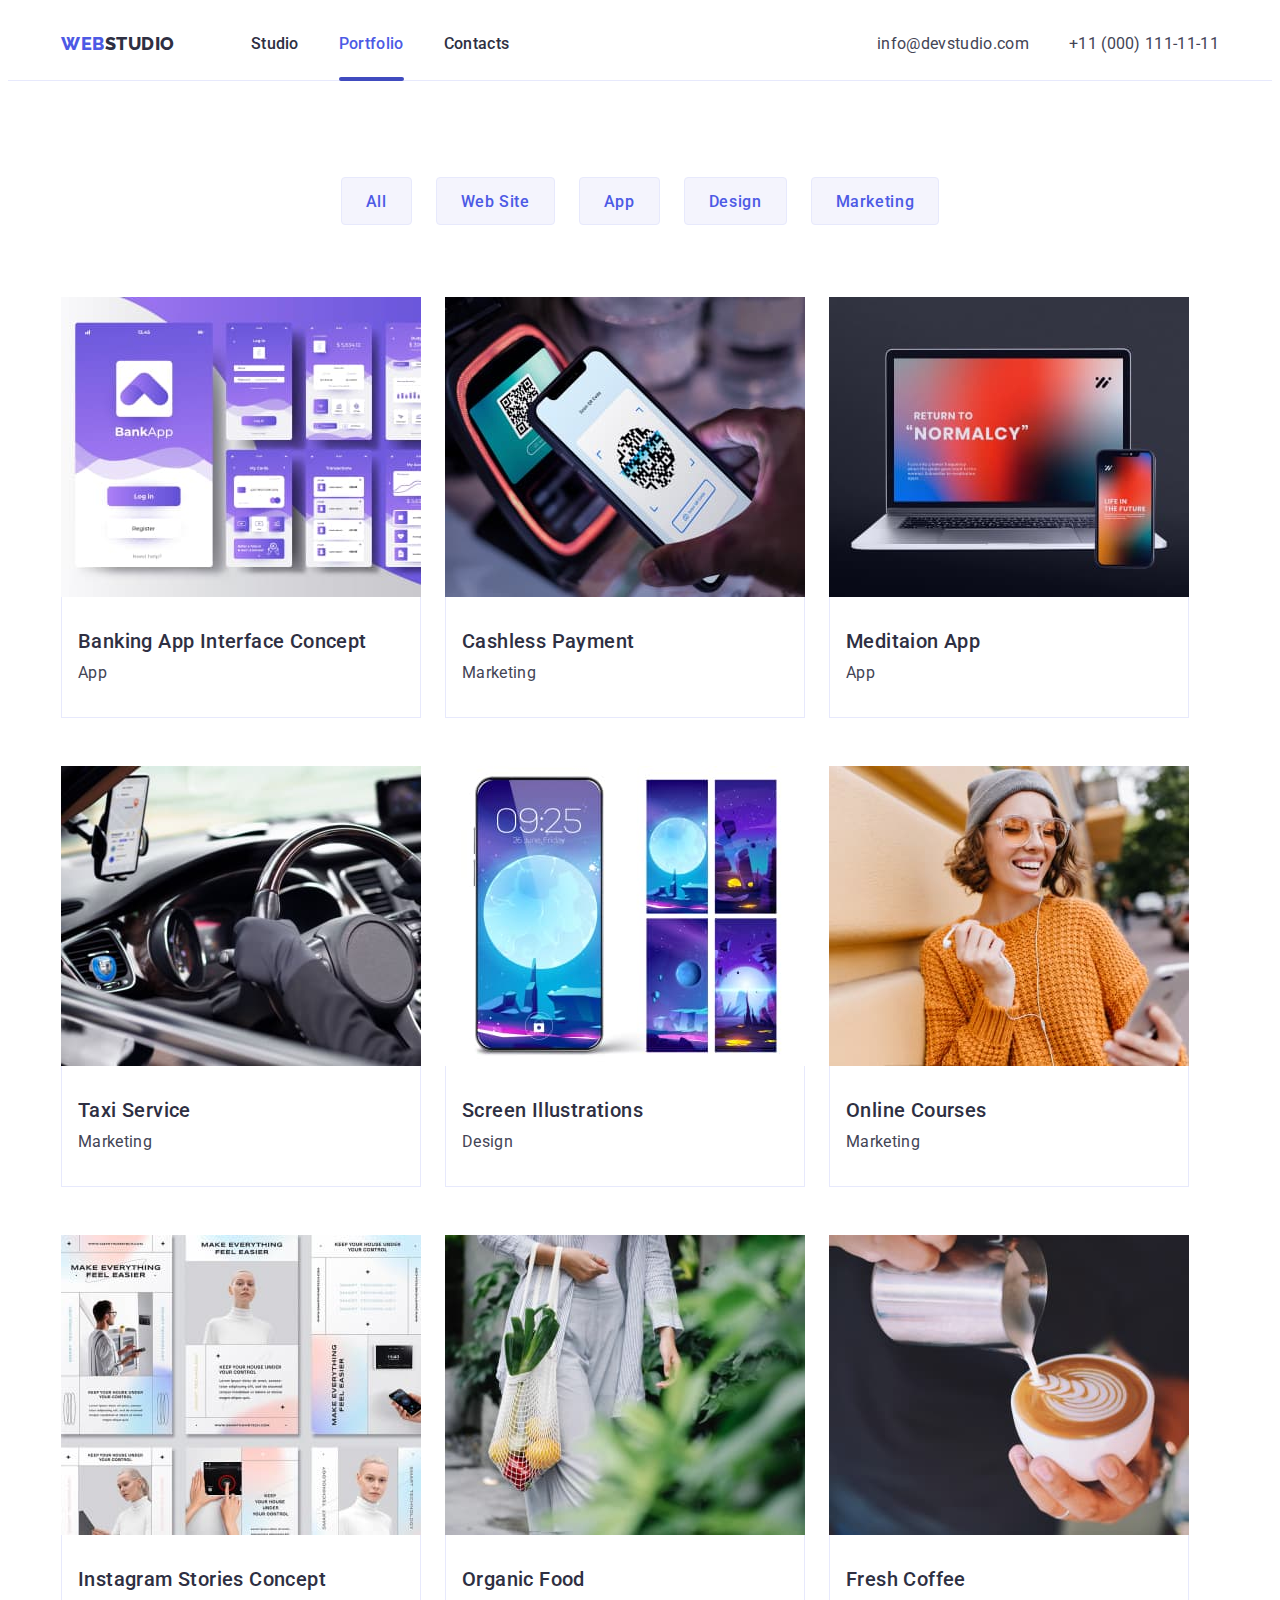
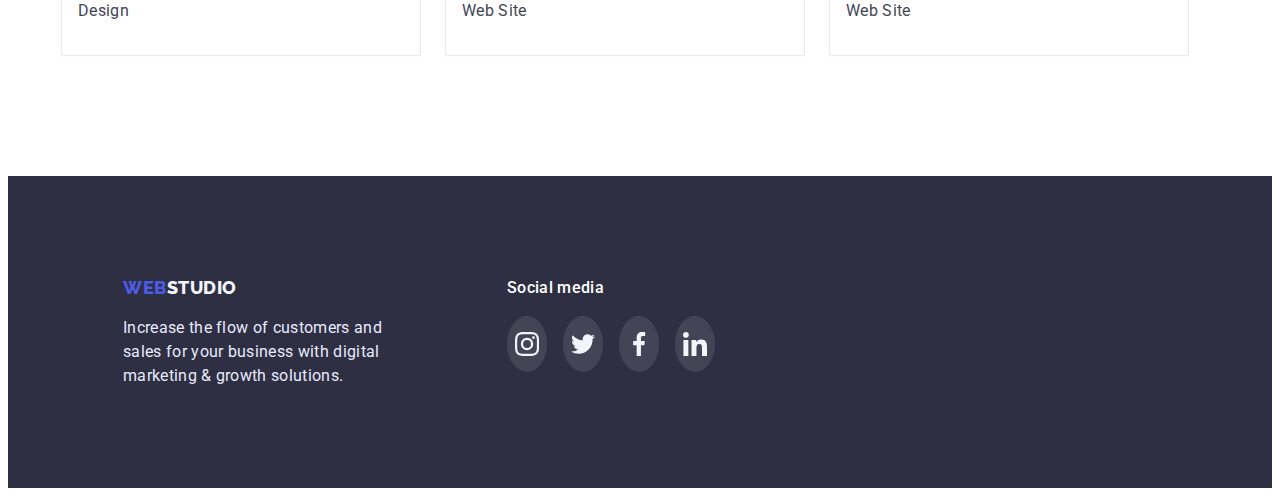
==== portfolio.html @ 26cb6935 "update1" ====
<!DOCTYPE html>
<html lang="en">
  <head>
    <meta charset="UTF-8" />
    <meta http-equiv="X-UA-Compatible" content="IE=edge" />
    <meta name="viewport" content="width=device-width, initial-scale=1.0" />
    <link rel="preconnect" href="https://fonts.googleapis.com" />
    <link rel="preconnect" href="https://fonts.gstatic.com" crossorigin />
    <link
      href="https://fonts.googleapis.com/css2?family=Raleway:ital,wght@0,800;1,800&family=Roboto:ital,wght@0,400;0,500;0,700;0,900;1,400;1,500;1,700;1,900&display=swap"
      rel="stylesheet"
    />
    <link
      rel="stylesheet"
      href="https://cdnjs.cloudflare.com/ajax/libs/modern-normalize/1.1.0/modern-normalize.min.css"
      integrity="sha512-wpPYUAdjBVSE4KJnH1VR1HeZfpl1ub8YT/NKx4PuQ5NmX2tKuGu6U/JRp5y+Y8XG2tV+wKQpNHVUX03MfMFn9Q=="
      crossorigin="anonymous"
      referrerpolicy="no-referrer"
    />
    <link rel="stylesheet" href="./css/styles.css" />
    <title>Home</title>
  </head>

  <body>
    <header class="header">
      <div class="container">
        <div class="main-nav">
          <nav class="main-nav-menu">
            <a class="header-logo" href="./index.html"
              ><span class="header-logo-iris">Web</span>Studio</a
            >
            <ul class="menu">
              <li><a class="menu-list-text" href="./index.html">Studio</a></li>
              <li>
                <a class="menu-list-text current" href="./portfolio.html"
                  >Portfolio</a
                >
              </li>
              <li><a class="menu-list-text" href="#">Contacts</a></li>
            </ul>
          </nav>
          <!-- <address> -->
          <ul class="address">
            <li>
              <a class="address-link-text" href="mailto:info@devstudio.com"
                >info@devstudio.com</a
              >
            </li>
            <li>
              <a class="address-link-text" href="tel:+110001111111"
                >+11 (000) 111-11-11</a
              >
            </li>
          </ul>
          <!-- </address> -->
        </div>
      </div>
    </header>

    <main>
      <section class="portfolio">
        <div class="container">
          <h1 class="visually-hidden">Portfolio</h1>
          <ul class="filter">
            <li class="buttons">
              <button class="filter-button" type="button">All</button>
            </li>
            <li class="buttons">
              <button class="filter-button" type="button">Web Site</button>
            </li>
            <li class="buttons">
              <button class="filter-button" type="button">App</button>
            </li>
            <li class="buttons">
              <button class="filter-button" type="button">Design</button>
            </li>
            <li class="buttons">
              <button class="filter-button" type="button">Marketing</button>
            </li>
          </ul>

          <ul class="portfolio-list">
            <li class="portfolio-item">
              <a class="portfolio-link" href="#">
                <div class="portfolio-thumb">
                  <img
                    src="./images/bankingapp.jpg"
                    alt="Banking app"
                    width="360"
                  />
                  <div class="overlay">
                    <p>
                      14 Stylish and User-Friendly App Design Concepts · Task
                      Manager App · Calorie Tracker App · Exotic Fruit Ecommerce
                      App · Cloud Storage App
                    </p>
                  </div>
                </div>

                <div class="portfolio-description">
                  <h2 class="portfolio-name">Banking App Interface Concept</h2>
                  <p class="portfolio-text">App</p>
                </div>
              </a>
            </li>

            <li class="portfolio-item">
              <a class="portfolio-link" href="#">
                <div class="portfolio-thumb">
                  <img
                    src="./images/cashlesspayment.jpg"
                    alt="Cashless payment"
                    width="360"
                  />
                  <div class="overlay">
                    <p>
                      14 Stylish and User-Friendly App Design Concepts · Task
                      Manager App · Calorie Tracker App · Exotic Fruit Ecommerce
                      App · Cloud Storage App
                    </p>
                  </div>
                </div>

                <div class="portfolio-description">
                  <h2 class="portfolio-name">Cashless Payment</h2>
                  <p class="portfolio-text">Marketing</p>
                </div>
              </a>
            </li>

            <li class="portfolio-item">
              <a class="portfolio-link" href="#">
                <div class="portfolio-thumb">
                  <img
                    src="./images/meditationapp.jpg"
                    alt="Meditation app"
                    width="360"
                  />
                  <div class="overlay">
                    <p>
                      14 Stylish and User-Friendly App Design Concepts · Task
                      Manager App · Calorie Tracker App · Exotic Fruit Ecommerce
                      App · Cloud Storage App
                    </p>
                  </div>
                </div>

                <div class="portfolio-description">
                  <h2 class="portfolio-name">Meditaion App</h2>
                  <p class="portfolio-text">App</p>
                </div>
              </a>
            </li>

            <li class="portfolio-item">
              <a class="portfolio-link" href="#">
                <div class="portfolio-thumb">
                  <img
                    src="./images/taxiservice.jpg"
                    alt="Taxi service"
                    width="360"
                  />
                  <div class="overlay">
                    <p>
                      14 Stylish and User-Friendly App Design Concepts · Task
                      Manager App · Calorie Tracker App · Exotic Fruit Ecommerce
                      App · Cloud Storage App
                    </p>
                  </div>
                </div>

                <div class="portfolio-description">
                  <h2 class="portfolio-name">Taxi Service</h2>
                  <p class="portfolio-text">Marketing</p>
                </div>
              </a>
            </li>

            <li class="portfolio-item">
              <a class="portfolio-link" href="#">
                <div class="portfolio-thumb">
                  <img
                    src="./images/screenillustrations.jpg"
                    alt="Screen Illustrations"
                    width="360"
                  />
                  <div class="overlay">
                    <p>
                      14 Stylish and User-Friendly App Design Concepts · Task
                      Manager App · Calorie Tracker App · Exotic Fruit Ecommerce
                      App · Cloud Storage App
                    </p>
                  </div>
                </div>

                <div class="portfolio-description">
                  <h2 class="portfolio-name">Screen Illustrations</h2>
                  <p class="portfolio-text">Design</p>
                </div>
              </a>
            </li>

            <li class="portfolio-item">
              <a class="portfolio-link" href="#">
                <div class="portfolio-thumb">
                  <img
                    src="./images/onlinecourses.jpg"
                    alt="Online courses"
                    width="360"
                  />
                  <div class="overlay">
                    <p>
                      14 Stylish and User-Friendly App Design Concepts · Task
                      Manager App · Calorie Tracker App · Exotic Fruit Ecommerce
                      App · Cloud Storage App
                    </p>
                  </div>
                </div>

                <div class="portfolio-description">
                  <h2 class="portfolio-name">Online Courses</h2>
                  <p class="portfolio-text">Marketing</p>
                </div>
              </a>
            </li>

            <li class="portfolio-item">
              <a class="portfolio-link" href="#">
                <div class="portfolio-thumb">
                  <img
                    src="./images/instagramstories.jpg"
                    alt="Instagram stories concept"
                    width="360"
                  />
                  <div class="overlay">
                    <p>
                      14 Stylish and User-Friendly App Design Concepts · Task
                      Manager App · Calorie Tracker App · Exotic Fruit Ecommerce
                      App · Cloud Storage App
                    </p>
                  </div>
                </div>

                <div class="portfolio-description">
                  <h2 class="portfolio-name">Instagram Stories Concept</h2>
                  <p class="portfolio-text">Design</p>
                </div>
              </a>
            </li>

            <li class="portfolio-item">
              <a class="portfolio-link" href="#">
                <div class="portfolio-thumb">
                  <img
                    src="./images/organicfood.jpg"
                    alt="Organic Food"
                    width="360"
                  />
                  <div class="overlay">
                    <p>
                      14 Stylish and User-Friendly App Design Concepts · Task
                      Manager App · Calorie Tracker App · Exotic Fruit Ecommerce
                      App · Cloud Storage App
                    </p>
                  </div>
                </div>

                <div class="portfolio-description">
                  <h2 class="portfolio-name">Organic Food</h2>
                  <p class="portfolio-text">Web Site</p>
                </div>
              </a>
            </li>

            <li class="portfolio-item">
              <a class="portfolio-link" href="#">
                <div class="portfolio-thumb">
                  <img
                    src="./images/freshcoffee.jpg"
                    alt="Fresh Coffee"
                    width="360"
                  />
                  <div class="overlay">
                    <p>
                      14 Stylish and User-Friendly App Design Concepts · Task
                      Manager App · Calorie Tracker App · Exotic Fruit Ecommerce
                      App · Cloud Storage App
                    </p>
                  </div>
                </div>

                <div class="portfolio-description">
                  <h2 class="portfolio-name">Fresh Coffee</h2>
                  <p class="portfolio-text">Web Site</p>
                </div>
              </a>
            </li>
          </ul>
        </div>
      </section>
    </main>

    <footer class="footer">
      <div class="container container-footer">
        <div class="footer-footer">
          <a class="footer-logo" href="./index.html"
            ><span class="footer-logo-iris">Web</span>Studio</a
          >
          <p class="footer-text">
            Increase the flow of customers and sales for your business with
            digital marketing & growth solutions.
          </p>
        </div>

        <div>
          <p class="webstudio-media-title">Social media</p>
          <ul class="webstudio-media-list">
            <li>
              <a href="#" class="webstudio-media">
                <svg class="webstudio-media-icon">
                  <use href="./images/icons.svg#icon-instagram"></use>
                </svg>
              </a>
            </li>

            <li>
              <a href="#" class="webstudio-media">
                <svg class="webstudio-media-icon">
                  <use href="./images/icons.svg#icon-twitter"></use>
                </svg>
              </a>
            </li>

            <li>
              <a href="#" class="webstudio-media">
                <svg class="webstudio-media-icon">
                  <use href="./images/icons.svg#icon-facebook"></use>
                </svg>
              </a>
            </li>

            <li>
              <a href="#" class="webstudio-media">
                <svg class="webstudio-media-icon">
                  <use href="./images/icons.svg#icon-linkedin"></use>
                </svg>
              </a>
            </li>
          </ul>
        </div>
      </div>
    </footer>
  </body>
</html>
---- css/styles.css ----
:root {
  --color_iris: #4d5ae5;
  --color_ocean: #404bbf;
  --color_navy-blue: #2e2f42;
  --color_green: #31d0aa;
  --color_slate: #434455;
  --color_light-slate: #8e8f99;
  --color_cornflower: #e7e9fc;
  --color_cloud: #f4f4fd;
  --color_navy-blue-modal: #2e2f42;
  --color_grey: #2e2f42;
  --color_white: #ffffff;
  --font_primary: "Roboto";
  --font_secondary: "Raleway";

  --card-set-gap: 24px;
}

html {
  box-sizing: border-box;
}

/* *,
*::before,
*::after {
  box-sizing: inherit;
} */

body {
  font-family: var(--font_primary, "Arial", sans-serif);
  color: var(--color_slate);
  background-color: var(--color_white);
  font-size: 16px;
  letter-spacing: 0.02em;
}

h1,
h2,
h3,
h4,
h5,
h6,
p {
  margin: 0;
}

img {
  display: block;
  max-width: 100%;
  height: auto;
}

button {
  display: block;
  cursor: pointer;
  border: none;
  border-radius: 4px;
}

ul,
ol {
  list-style: none;
  padding-left: 0;
  margin: 0;
}

a {
  text-decoration: none;
}

.container {
  width: 1158px; /*Ширина  контента 1128px + по 15рх с  каждой  стороны glutter/2 */
  padding: 0 15px;
  margin: 0 auto; /*для центрирования внутри своего родителя (body)*/
}

.section {
  padding: 120px 0;
}

/* Hidden elements */
.visually-hidden {
  position: absolute;
  white-space: nowrap;
  width: 1px;
  height: 1px;
  overflow: hidden;
  border: 0;
  padding: 0;
  clip: rect(0 0 0 0);
  clip-path: inset(50%);
  margin: -1px;
}

/* Обнуление границ и паддингов у однотипных элементов (списков),
   чтобы ребенок ее пробивал контент родителя */
/* .menu,
.address,
.goals,
.services-list,
.employees-list,
.filter,
.portfolio-list {
  margin: 0;
  padding: 0;
} */

/* Block Header  (repeats)*/
.header {
  border-bottom: 1px solid var(--color_cornflower);
  padding: 24px 0 24px 0;
}

.header-logo {
  font-family: var(--font_secondary, "Arial", sans-serif);
  font-weight: 800;
  font-size: 18px;
  text-transform: uppercase;
  line-height: 1.33;
  letter-spacing: 0.03em;
  text-decoration: none;
  color: var(--color_navy-blue);
}

.header-logo-iris {
  color: var(--color_iris);
}

.menu {
  display: flex;
  margin-left: 76px;
  list-style: none;
}

/* Отступы между кнопками в меню */
.menu li + li,
.address li + li {
  margin-left: 40px;
}

/* Ссылки в шапке  в одной строке */
.main-nav,
.main-nav-menu {
  display: flex;
  align-items: center;
}

.menu-list-text {
  color: var(--color_navy-blue);
  font-weight: 500;
  line-height: 1.33;
  letter-spacing: 0.02em;
  text-decoration: none;
  transition: color 250ms cubic-bezier(0.4, 0, 0.2, 1); /*анимация перехода (изменение цвета текста)*/
}
.menu-list-text:hover,
.menu-list-text:focus {
  color: var(--color_ocean);
}

.current {
  color: var(--color_iris);
  position: relative;
}

.current::after {
  content: "";
  position: absolute;
  top: 43px;
  left: 0;
  bottom: 0;
  display: block;
  width: 100%;
  height: 4px;
  border-radius: 2px;
  background-color: var(--color_ocean);
}

.address {
  display: flex;
  margin-left: auto; /* Прижимаем  к правому краю страницы*/
  list-style: none;
}
.address-link-text {
  line-height: 1.5;
  letter-spacing: 0.02em;
  color: var(--color_slate);
  text-decoration: none;
  font-style: normal;
  transition: color 250ms cubic-bezier(0.4, 0, 0.2, 1); /*анимация перехода (изменение цвета текста)*/
}

.address-link-text:hover,
.address-link-text:focus {
  color: var(--color_ocean);
}

/* Main page */
.main-section {
  background-color: var(--color_navy-blue);
  text-align: center; /*Центрируем главную кнопку и героя*/
  padding: 188px 0;
  background-repeat: no-repeat;
  background-image: linear-gradient(
      to right,
      rgba(0, 0, 0, 0.7),
      rgba(0, 0, 0, 0.7)
    ),
    url(../images/people-office.jpg);
  max-width: 1440px;
  height: 600px;
  background-size: cover;
  margin: 0 auto;
}

.main-section-title {
  font-weight: 700;
  font-size: 56px;
  line-height: 1.07;
  text-align: center;
  letter-spacing: 0.02em;
  color: var(--color_white);
  margin: 0 auto;
  width: 496px;
}

.main-section-button {
  background-color: var(--color_iris);
  box-shadow: 0px 4px 4px rgba(0, 0, 0, 0.15);
  border-radius: 4px;
  border-color: transparent;
  font-weight: 500;
  line-height: 1.5;
  letter-spacing: 0.04em;
  color: var(--color_white);
  min-width: 169px;
  cursor: pointer;
  font-family: inherit;
  font-size: 16px;
  margin: 0 auto;
  margin-top: 48px;
  padding: 16px 32px;
  border: none;

  transition: background-color 250ms cubic-bezier(0.4, 0, 0.2, 1),
    color 250ms cubic-bezier(0.4, 0, 0.2, 1),
    box-shadow 250ms cubic-bezier(0.4, 0, 0.2, 1); /*анимация перехода (изменение 3 свойств сразу)*/
}

.main-section-button:active,
.main-section-button:focus,
.main-section-button:hover {
  background-color: var(--color_ocean);
  color: var(--color_white);
  box-shadow: 0px 3px 1px rgba(0, 0, 0, 0.1), 0px 2px 1px rgba(0, 0, 0, 0.08),
    0px 2px 2px rgba(0, 0, 0, 0.12);
}

/* Main page.  Section "Goals" */
.goals {
  display: flex;
}

.goals-description {
  width: 264px;
  margin-right: 24px;
}
.goals-description:last-child {
  margin-right: 0;
}

.goals-icon {
  width: 64px;
  height: 64px;
}

.goals-icon-window {
  /* Добавляем  иконки */
  display: flex;
  background-color: var(--color_cloud);
  height: 112px;
  margin-bottom: 8px;
  border-radius: 4px;
  align-items: center;
  justify-content: center;
}

.goals-title {
  font-weight: 500;
  font-size: 20px;
  line-height: 1.2;
  letter-spacing: 0.02em;
  color: var(--color_navy-blue);
  margin-bottom: 8px;
}
.goals-text {
  line-height: 1.5;
}

/* Main page. Section "What are we doing" */

.services-title {
  font-weight: 700;
  font-size: 36px;
  line-height: 1.11;
  text-align: center;
  margin: 0;
  letter-spacing: 0.02em;
  text-transform: capitalize;
  color: var(--color_navy-blue);
  margin-bottom: 72px;
}

.services-list {
  display: flex;
  padding-bottom: 120px;
}

.service-item {
  margin-right: 24px;
}
.service-item:last-child {
  margin-right: 0;
}

/* Main page. Section "Our team" */
.employees {
  background-color: var(--color_cloud);
}

.employees-title {
  font-weight: 700;
  font-size: 36px;
  line-height: 1.11;
  text-align: center;
  letter-spacing: 0.02em;
  text-transform: capitalize;
  color: var(--color_navy-blue);
  margin-bottom: 72px;
}

.employees-list {
  display: flex;
}

.employees-items {
  margin-right: 24px;
  width: 264px;
  background-color: var(--color_white);
  box-shadow: 0px 1px 6px rgba(46, 47, 66, 0.08),
    0px 1px 1px rgba(46, 47, 66, 0.16), 0px 2px 1px rgba(46, 47, 66, 0.08);
  border-radius: 0px 0px 4px 4px;
}

.employees-items:nth-child(4n) {
  margin-right: 0;
}

.employees-description {
  padding-top: 32px;
  padding-bottom: 32px;
}

.employees-name {
  color: var(--color_navy-blue);
  font-weight: 500;
  font-size: 20px;
  line-height: 1.2;
  text-align: center;
  letter-spacing: 0.02em;
  margin: 0;
  margin-bottom: 8px;
}

.employees-text {
  line-height: 1.5;
  text-align: center;
  letter-spacing: 0.02em;
  margin: 0;
  margin-bottom: 8px;
}

.employees-medias {
  display: flex;
  align-items: center;
  justify-content: center;
  gap: 24px;
}

.media-icon {
  width: 16px;
  height: 16px;
}

.button-media {
  display: flex;
  background-color: var(--color_iris);
  height: 40px;
  width: 40px;
  border-radius: 50%;
  justify-content: center;
  align-items: center;
  transition: background-color 250ms cubic-bezier(0.4, 0, 0.2, 1);
}

.button-media:hover,
.button-media:focus {
  background-color: var(--color_ocean);
}
/*Section Customers*/

.customers-title {
  font-weight: 700;
  font-size: 36px;
  line-height: 1.11;
  text-align: center;
  margin: 0;
  letter-spacing: 0.02em;
  text-transform: capitalize;
  color: var(--color_navy-blue);
  margin-bottom: 72px;
}

.customers-list {
  display: flex;
}

.customer-icon-window:not(:last-child) {
  margin-right: 24px;
}

.customer-icon-button {
  display: flex;
  align-items: center;
  justify-content: center;
  height: 88px;
  width: 168px;
  border-radius: 4px;
  fill: currentColor;
  border: 1px solid currentColor;
  color: var(--color_light-slate);
}

.customer-icon {
  width: 104px;
  height: 56px;
  transition: color 250ms cubic-bezier(0.4, 0, 0.2, 1);
}

.customer-icon-button:hover,
.customer-icon-button:focus {
  color: var(--color_ocean);
}

/* Page - Portfolio */
/* Page - Portfolio - Buttons */
.filter {
  display: flex;
  justify-content: center;
  margin-bottom: 72px;
}
.filter-button {
  background-color: var(--color_cloud);
  border: 1px solid var(--color_cornflower);
  border-radius: 4px;

  font-weight: 500;
  line-height: 1.5;
  text-align: center;
  letter-spacing: 0.04em;
  /* min-width: 116px; */
  height: 48px;
  cursor: pointer;
  font-family: inherit;
  font-size: 16px;
  color: var(--color_iris);
  padding: 12px 24px;

  transition: background-color 250ms cubic-bezier(0.4, 0, 0.2, 1),
    box-shadow 250ms cubic-bezier(0.4, 0, 0.2, 1),
    color 250ms cubic-bezier(0.4, 0, 0.2, 1),
    border-color 250ms cubic-bezier(0.4, 0, 0.2, 1);
}

.buttons {
  margin-right: 24px;
}
.buttons:last-child {
  margin-right: 0; /*Обнуляем правый марджин у правой крайней кнопки*/
}

.filter-button:active,
.filter-button:focus,
.filter-button:hover {
  background-color: var(--color_ocean);
  box-shadow: 0px 3px 1px rgba(0, 0, 0, 0.1), 0px 2px 1px rgba(0, 0, 0, 0.08),
    0px 2px 2px rgba(0, 0, 0, 0.12);
  color: var(--color_white);
  border-color: transparent;
}

/* Page - Portfolio */
/* Page - Portfolio - Photos */

.portfolio {
  padding-top: 96px;
  padding-bottom: 120px;
}

.container-portfolio {
  width: 1158px; /*Ширина  контента 1128px + по 15рх с  каждой  стороны glutter/2 */
  padding-left: 15px;
  padding-right: 15px;
  margin-left: auto;
  margin-right: auto;
}

.portfolio-list {
  display: flex;
  flex-wrap: wrap;
}

.portfolio-item {
  width: 360px;
  margin-right: 24px;
  margin-bottom: 48px;
}

.portfolio-item:nth-child(3n) {
  margin-right: 0; /*Обнуляем правую границу у крайнего правого элемента*/
}

.portfolio-item:nth-last-child(-n + 3) {
  margin-bottom: 0; /*Обнуляем нижние границы у последних 3-х элементов*/
}

.portfolio-link {
  text-decoration: none;
  display: block;
  transition: box-shadow 250ms cubic-bezier(0.4, 0, 0.2, 1);
}

.portfolio-link:hover,
.portfolio-link:focus {
  box-shadow: 0px 1px 6px rgba(46, 47, 66, 0.08),
    0px 1px 1px rgba(46, 47, 66, 0.16), 0px 2px 1px rgba(46, 47, 66, 0.08);
}

.portfolio-thumb {
  position: relative; /* Для позиционирования оверлея относительно картинки*/
  overflow: hidden;
}

/* Добавляем оверлей на  карточки с переходом */
.overlay {
  position: absolute;
  top: 0;
  left: 0;
  width: 100%;
  height: 100%;
  padding-top: 40px;
  padding-left: 32px;
  padding-right: 32px;

  background-color: var(--color_iris);
  font-family: "Roboto";
  font-style: normal;
  font-weight: 400;
  font-size: 16px;
  line-height: 24px;
  letter-spacing: 0.02em;
  color: #f4f4fd;

  transform: translateY(100%);
  transition: transform 250ms cubic-bezier(0.4, 0, 0.2, 1);
}

.portfolio-link:hover .overlay,
.portfolio-link:focus .overlay {
  transform: translateY(0);
}

.portfolio-description {
  padding-top: 32px;
  padding-bottom: 32px;
  padding-left: 16px;
  border-left: 1px solid var(--color_cornflower);
  border-bottom: 1px solid var(--color_cornflower);
  border-right: 1px solid var(--color_cornflower);
}

.portfolio-name {
  font-weight: 500;
  font-size: 20px;
  line-height: 1.2;
  letter-spacing: 0.02em;
  color: var(--color_navy-blue);
  margin: 0;
  margin-bottom: 8px;

  transition: color 250ms cubic-bezier(0.4, 0, 0.2, 1);
}

.portfolio-name:hover,
.portfolio-name:focus {
  color: var(--color_ocean);
}

.portfolio-text {
  line-height: 1.5;
  letter-spacing: 0.02em;
  color: var(--color_slate);
  margin: 0;

  transition: color 250ms cubic-bezier(0.4, 0, 0.2, 1);
}

.portfolio-text:hover,
.portfolio-text:focus {
  color: var(--color_ocean);
}

/* Block Footer (repeats) */

.footer {
  background-color: var(--color_navy-blue);
  padding: 100px;
}

.container-footer {
  display: flex;
}

.footer-footer {
  margin-right: 120px;
}

.footer-logo {
  font-family: var(--font_secondary, "Arial", sans-serif);
  color: var(--color_cloud);
  font-weight: 800;
  font-size: 18px;
  line-height: 1.33;
  letter-spacing: 0.03em;
  text-transform: uppercase;
  text-decoration: none;
}
.footer-logo-iris {
  color: var(--color_iris);
}
.footer-text {
  line-height: 1.5;
  letter-spacing: 0.02em;
  color: var(--color_cornflower);
  width: 264px;
  margin-top: 16px;
}

.webstudio-media-title {
  font-family: "Roboto";
  font-style: normal;
  font-weight: 500;
  font-size: 16px;
  line-height: 24px;
  letter-spacing: 0.02em;
  color: #ffffff;
  margin-bottom: 16px;
}

.webstudio-media-list {
  display: flex;
  gap: 16px;
}

.webstudio-media {
  display: flex;
  align-items: center;
  justify-content: center;
  height: 40px;
  background-color: rgba(255, 255, 255, 0.1);
  border-radius: 50%;
  padding: 8px;
  transition: background-color 250ms cubic-bezier(0.4, 0, 0.2, 1);
}

.webstudio-media:hover,
.webstudio-media:focus {
  background-color: var(--color_green);
}

.webstudio-media-icon {
  width: 24px;
  height: 24px;
}

/*Модальное окно и бекдроп*/
.backdrop {
  position: fixed;
  top: 0;
  left: 0;
  width: 100%;
  height: 100%;
  opacity: 1;
  transition: opacity 250ms cubic-bezier(0.4, 0, 0.2, 1);
  background-color: rgba(46, 47, 66, 0.4);
}

.backdrop.is-hidden {
  opacity: 0;
  pointer-events: none;
}

.backdrop.is-hidden .modal {
  transform: translate(-50%, -50%) scale(0.9);
}

.modal {
  position: absolute;
  top: 50%;
  left: 50%;
  min-width: 408px;
  min-height: 576px;
  background-color: #fcfcfc;
  box-shadow: 0px 1px 1px rgba(0, 0, 0, 0.14), 0px 1px 3px rgba(0, 0, 0, 0.12),
    0px 2px 1px rgba(0, 0, 0, 0.2);
  border-radius: 4px;
  transform: translate(-50%, -50%) scale(1);
  transition: transform 250ms cubic-bezier(0.4, 0, 0.2, 1);
}

.button-close {
  position: absolute;
  display: flex;
  top: 24px;
  right: 24px;
  width: 24px;
  height: 24px;
  padding: 0;
  justify-content: center;
  align-items: center;
  border-radius: 50%;
  background-color: var(--color_cornflower);
  border: 1px solid rgba(0, 0, 0, 0.1);
  transition: background-color 250ms cubic-bezier(0.4, 0, 0.2, 1),
    fill 250ms cubic-bezier(0.4, 0, 0.2, 1);
}

.icon-close {
  width: 8px;
  height: 8px;
}

.button-close:hover,
.button-close:focus {
  background-color: var(--color_ocean);
  fill: var(--color_white);
}
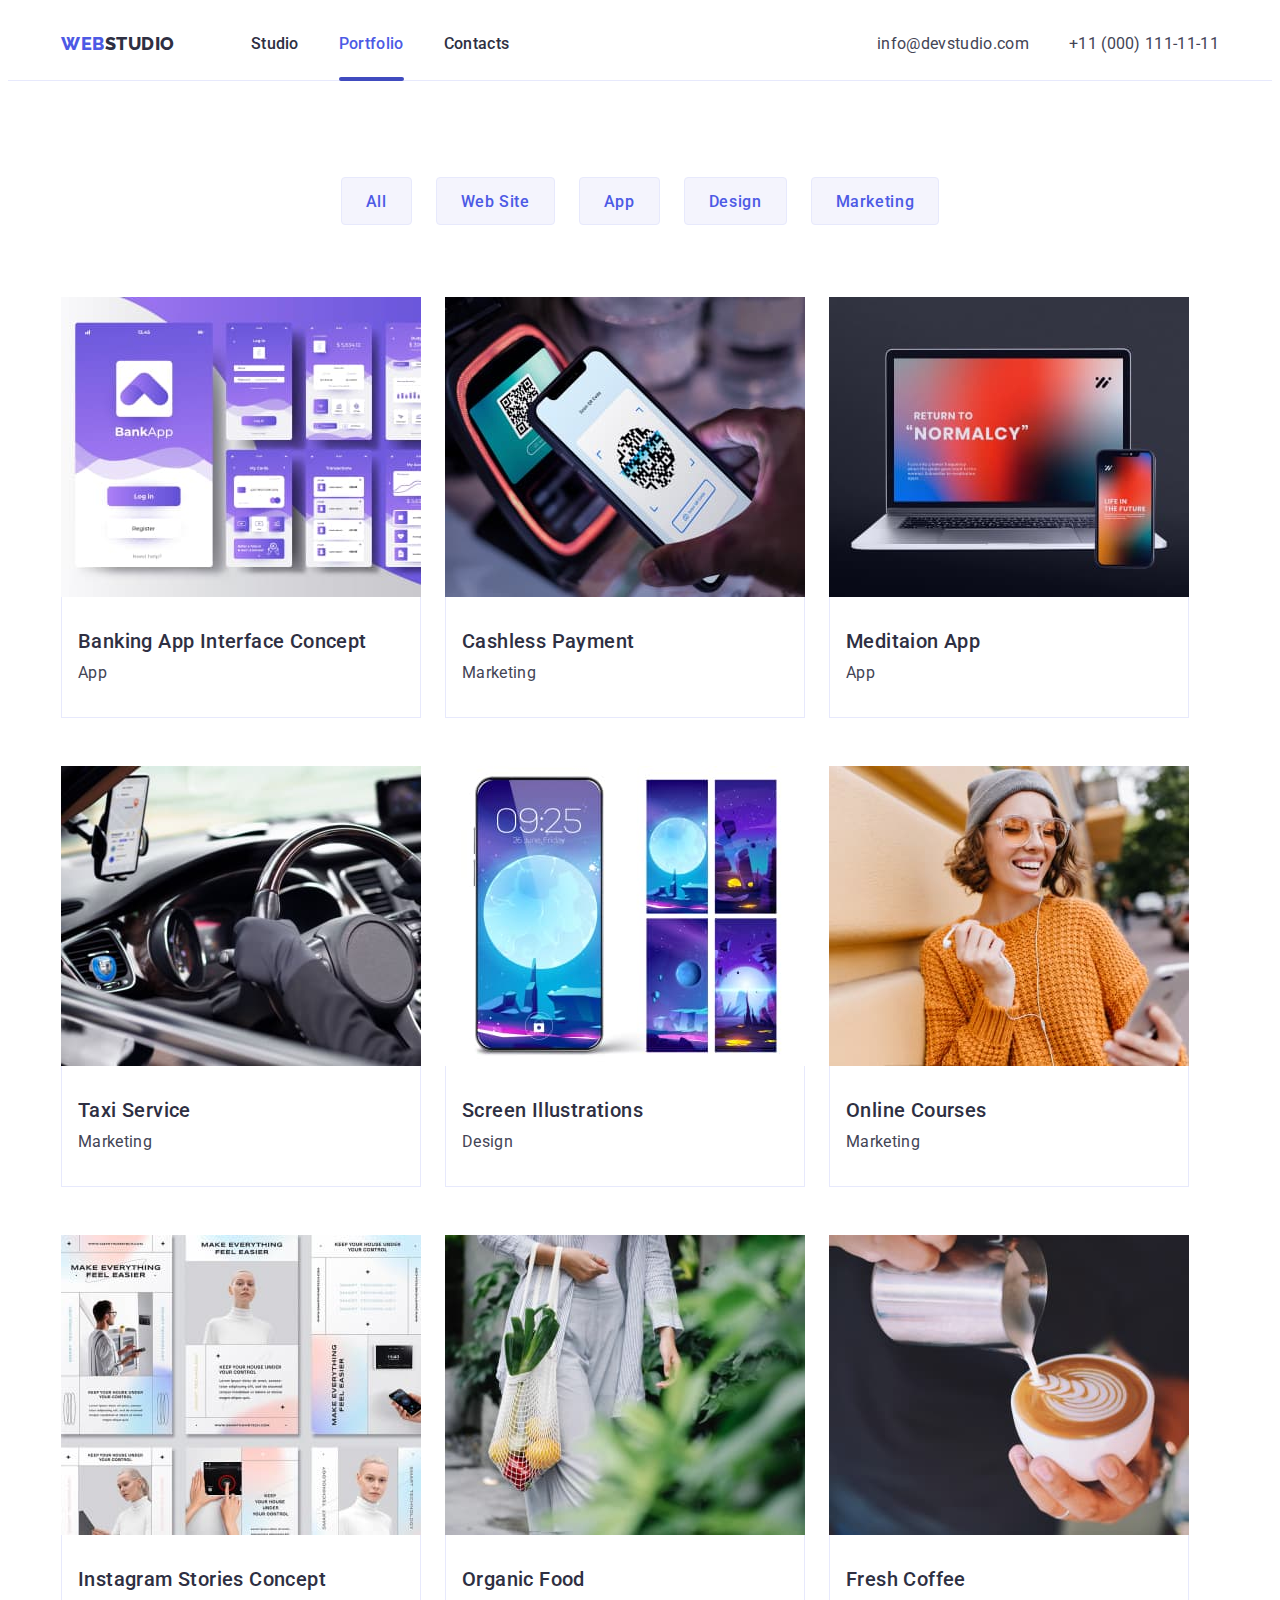
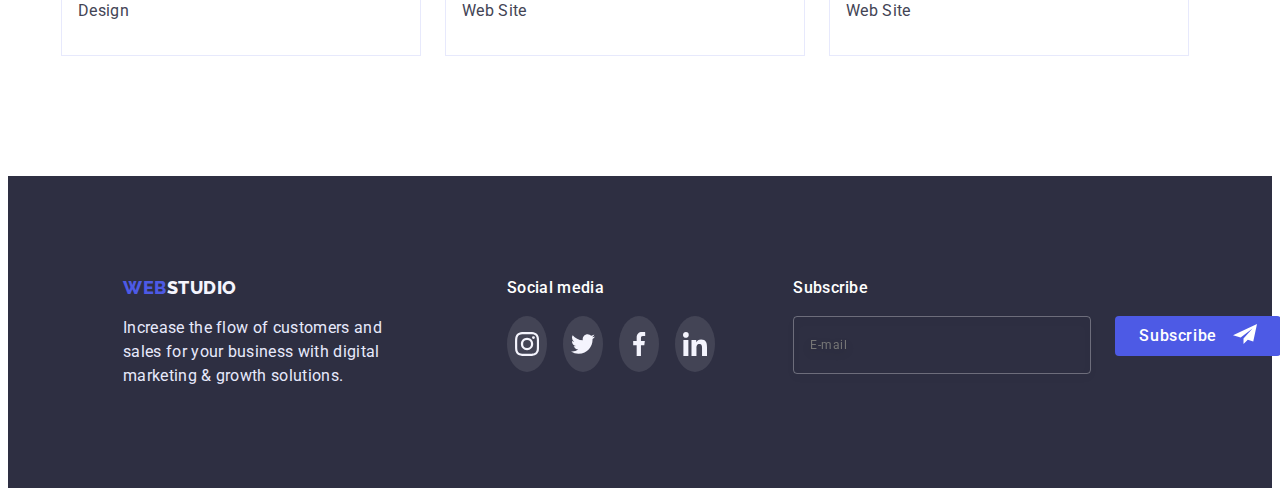
==== commit b381c4a1: "update3" ====
--- a/portfolio.html
+++ b/portfolio.html
@@ -348,6 +348,21 @@
             </li>
           </ul>
         </div>
+
+        <div class="subscribe-container">
+          <p class="webstudio-media-title">Subscribe</p>
+          <div class="subscribe">
+            <label>
+              <input
+                class="subscribe-email"
+                type="email"
+                name="subscribe-email"
+                placeholder="E-mail"
+              />
+            </label>
+            <button class="subscribe-button" type="submit">Subscribe</button>
+          </div>
+        </div>
       </div>
     </footer>
   </body>
--- a/css/styles.css
+++ b/css/styles.css
@@ -20,11 +20,6 @@
   box-sizing: border-box;
 }
 
-/* *,
-*::before,
-*::after {
-  box-sizing: inherit;
-} */
 
 body {
   font-family: var(--font_primary, "Arial", sans-serif);
@@ -693,6 +688,78 @@
   height: 24px;
 }
 
+.subscribe-container {
+  margin-left: auto;
+}
+
+.subscribe {
+  display: flex;
+}
+
+.subscribe-email {
+  width: 264px;
+  height: 40px;
+  padding: 8px 16px;
+  margin-right: 24px;
+  background-color: transparent;
+  border: 1px solid rgba(255, 255, 255, 0.3);
+  filter: drop-shadow(0px 4px 4px rgba(0, 0, 0, 0.15));
+  border-radius: 4px;
+  font-family: "Roboto";
+  font-style: normal;
+  font-weight: 400;
+  font-size: 12px;
+  line-height: 24px;
+  letter-spacing: 0.04em;
+  color: rgba(255, 255, 255, 0.6);
+  transition: border 250ms cubic-bezier(0.4, 0, 0.2, 1);
+}
+
+.subscribe-email:focus,
+.subscribe-email:hover {
+  border: 1px solid var(--color_iris);
+}
+
+.subscribe-button {
+  background: var(--color_iris);
+  border-radius: 4px;
+  display: flex;
+  min-width: 165px;
+  height: 40px;
+  /* flex-direction: row; */
+  justify-content: center;
+  align-items: center;
+  padding: 8px 24px;
+  gap: 16px;
+  font-family: "Roboto";
+  font-style: normal;
+  font-weight: 500;
+  font-size: 16px;
+  line-height: 24px;
+  letter-spacing: 0.04em;
+  color: #ffffff;
+  transition: background-color 250ms cubic-bezier(0.4, 0, 0.2, 1),
+    color 250ms cubic-bezier(0.4, 0, 0.2, 1),
+    box-shadow 250ms cubic-bezier(0.4, 0, 0.2, 1); /*анимация перехода (изменение 3 свойств сразу)*/
+}
+
+.subscribe-button:focus,
+.subscribe-button:hover {
+  background-color: var(--color_ocean);
+  color: var(--color_white);
+  box-shadow: 0px 3px 1px rgba(0, 0, 0, 0.1), 0px 2px 1px rgba(0, 0, 0, 0.08),
+    0px 2px 2px rgba(0, 0, 0, 0.12);
+}
+
+.subscribe-button::after {
+  content: "";
+  width: 24px;
+  height: 24px;
+  background-image: url(../images/send.svg);
+  background-size: contain;
+  background-repeat: no-repeat;
+}
+
 /*Модальное окно и бекдроп*/
 .backdrop {
   position: fixed;
@@ -719,7 +786,7 @@
   top: 50%;
   left: 50%;
   min-width: 408px;
-  min-height: 576px;
+  min-height: 584px;
   background-color: #fcfcfc;
   box-shadow: 0px 1px 1px rgba(0, 0, 0, 0.14), 0px 1px 3px rgba(0, 0, 0, 0.12),
     0px 2px 1px rgba(0, 0, 0, 0.2);
@@ -755,3 +822,195 @@
   background-color: var(--color_ocean);
   fill: var(--color_white);
 }
+
+/* Form */
+
+.form-title {
+  position: absolute;
+  top: 72px;
+  left: 24px;
+  width: 360px;
+  font-family: "Roboto";
+  font-style: normal;
+  font-weight: 500;
+  font-size: 16px;
+  line-height: 24px;
+  text-align: center;
+  letter-spacing: 0.02em;
+  color: #2e2f42;
+}
+
+.form {
+  position: absolute;
+  top: 112px;
+  left: 24px;
+  width: 360px;
+  margin-right: auto;
+  margin-left: auto;
+}
+
+.form-field {
+  position: relative;
+  display: flex;
+  flex-direction: column;
+  margin-bottom: 8px;
+}
+
+.form-label {
+  display: inline-block;
+  margin: 0;
+  margin-bottom: 4px;
+  font-family: "Roboto";
+  font-style: normal;
+  font-weight: 400;
+  font-size: 12px;
+  line-height: 16px;
+  letter-spacing: 0.04em;
+  color: #8e8f99;
+}
+
+.form-input {
+  width: 100%;
+  height: 40px;
+  margin: 0;
+  padding: 8px 38px;
+  border: 1px solid rgba(33, 33, 33, 0.2);
+  border-radius: 4px;
+  transition: border 250ms cubic-bezier(0.4, 0, 0.2, 1);
+}
+
+.form-field:focus input,
+.form-field:hover input {
+  border: 1px solid var(--color_iris);
+}
+
+.input-wrap {
+  position: relative;
+}
+
+.form-icon {
+  position: absolute;
+  padding: 0;
+  display: flex;
+  justify-content: center;
+  align-items: center;
+  left: 16px;
+  top: 50%;
+  transform: translateY(-50%);
+  width: 18px;
+  height: 18px;
+  transition: fill 250ms cubic-bezier(0.4, 0, 0.2, 1);
+}
+
+.form-input:focus + .form-icon,
+.form-input:hover + .form-icon {
+  fill: var(--color_iris);
+}
+
+.comment {
+  resize: none;
+  width: 100%;
+  height: 120px;
+  padding: 8px 16px;
+  border: 1px solid rgba(33, 33, 33, 0.2);
+  border-radius: 4px;
+  transition: border 250ms cubic-bezier(0.4, 0, 0.2, 1);
+}
+
+.form-field:focus .comment,
+.form-field:hover .comment {
+  border: 1px solid var(--color_iris);
+}
+
+.comment::placeholder {
+  font-family: "Roboto";
+  font-style: normal;
+  font-weight: 400;
+  font-size: 12px;
+  line-height: 16px;
+  letter-spacing: 0.04em;
+  color: rgba(117, 117, 117, 0.5);
+}
+
+.checkbox-field {
+  display: flex;
+  align-items: center;
+  justify-content: left;
+}
+
+.policy-checkbox {
+  /*Скрываем чекбокс через  Visually-hidden*/
+  position: absolute;
+  width: 1px;
+  height: 1px;
+  margin: -1px;
+  border: 0;
+  padding: 0;
+  white-space: nowrap;
+  clip-path: inset(100%);
+  clip: rect(0 0 0 0);
+  overflow: hidden;
+}
+
+.checkbox-icon {
+  /*Рисуем свой чекбокс*/
+  display: inline-block;
+  margin-right: 8px;
+  width: 16px;
+  height: 16px;
+  border: 1.25px solid #2e2f42;
+  border-radius: 2px;
+}
+
+.policy-checkbox:checked + .checkbox-icon {
+  border: 1.25px solid var(--color_ocean);
+  background-color: var(--color_ocean);
+  background-image: url(../images/check.svg);
+  background-size: contain;
+  background-repeat: no-repeat;
+  background-origin: content-box;
+  padding: 4px 3px;
+}
+
+.policy-text {
+  font-family: "Roboto";
+  font-style: normal;
+  font-weight: 400;
+  font-size: 12px;
+  line-height: 16px;
+  letter-spacing: 0.04em;
+  color: #757575;
+}
+
+.form-button {
+  background-color: var(--color_iris);
+  box-shadow: 0px 4px 4px rgba(0, 0, 0, 0.15);
+  border-radius: 4px;
+  border-color: transparent;
+  font-weight: 500;
+  line-height: 1.5;
+  letter-spacing: 0.04em;
+  color: var(--color_white);
+  min-width: 169px;
+  height: 56px;
+  cursor: pointer;
+  font-family: "Roboto";
+  font-size: 16px;
+  margin: 0 auto;
+  margin-top: 24px;
+  padding: 16px 32px;
+  border: none;
+
+  transition: background-color 250ms cubic-bezier(0.4, 0, 0.2, 1),
+    color 250ms cubic-bezier(0.4, 0, 0.2, 1),
+    box-shadow 250ms cubic-bezier(0.4, 0, 0.2, 1); /*анимация перехода (изменение 3 свойств сразу)*/
+}
+
+.form-button:active,
+.form-button:focus,
+.form-button:hover {
+  background-color: var(--color_ocean);
+  color: var(--color_white);
+  box-shadow: 0px 3px 1px rgba(0, 0, 0, 0.1), 0px 2px 1px rgba(0, 0, 0, 0.08),
+    0px 2px 2px rgba(0, 0, 0, 0.12);
+}
